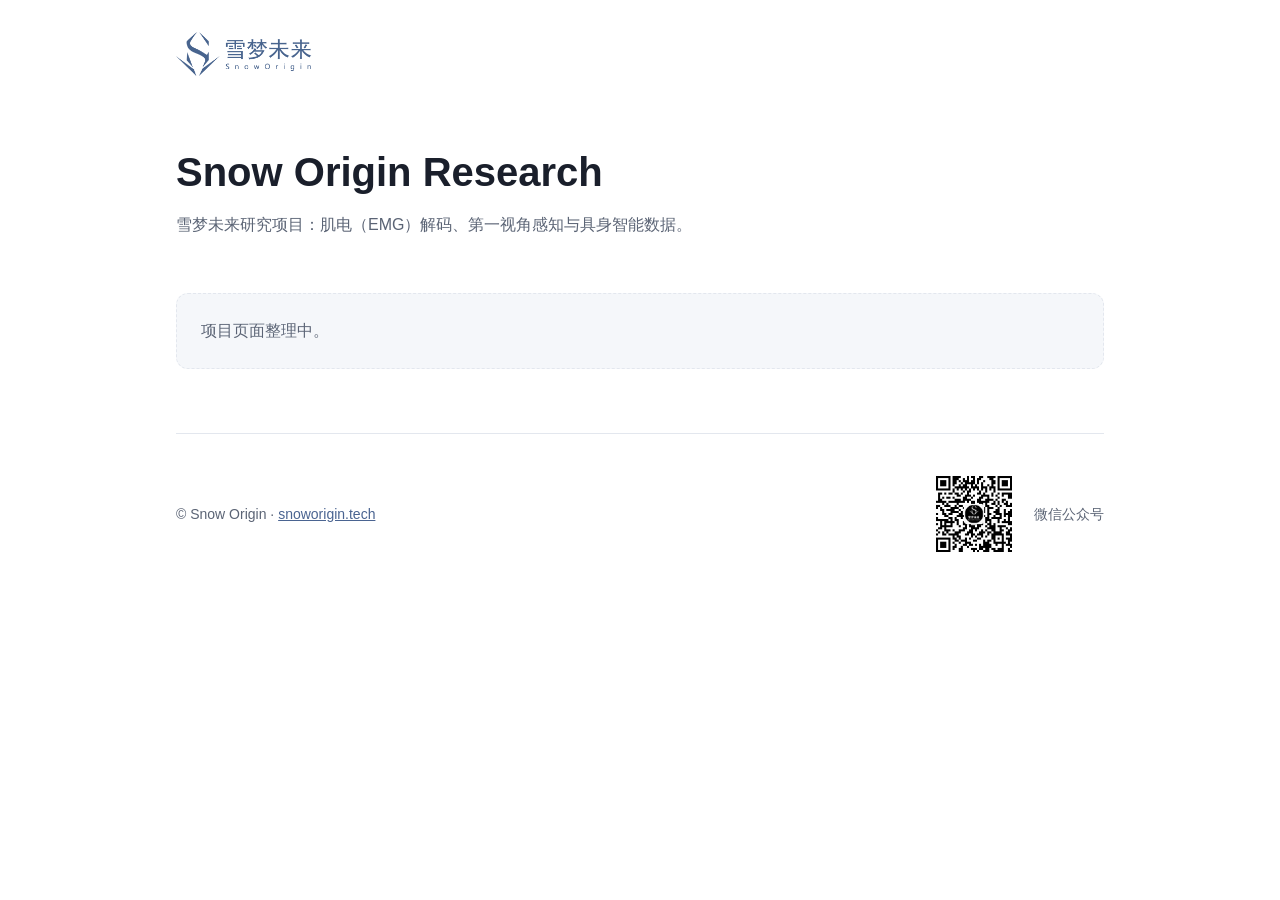
==== index.html @ 55f48b79 "初始化 Snow Origin 对外网页仓库" ====
<!doctype html>
<html lang="zh-CN">
<head>
  <meta charset="utf-8">
  <meta name="viewport" content="width=device-width, initial-scale=1">
  <title>Snow Origin Research</title>
  <meta name="description" content="雪梦未来（Snow Origin）研究项目主页">
  <link rel="icon" href="assets/brand/logo-round.svg" type="image/svg+xml">
  <link rel="stylesheet" href="assets/css/site.css">
  <style>
    .hero { padding: 48px 0 24px; }
    .hero h1 { font-size: clamp(28px, 5vw, 40px); margin: 0 0 8px; }
    .hero p { color: var(--muted); margin: 0; max-width: 640px; }
    .projects { list-style: none; padding: 0; margin: 32px 0 0; display: grid; gap: 16px; }
    .empty { padding: 24px; border: 1px dashed var(--border); border-radius: 12px; color: var(--muted); background: var(--surface); }
  </style>
</head>
<body>
  <div class="wrap">
    <header class="site-header">
      <a href="https://snoworigin.tech"><img src="assets/brand/logo-horizontal.png" alt="雪梦未来 Snow Origin"></a>
    </header>

    <main>
      <section class="hero">
        <h1>Snow Origin Research</h1>
        <p>雪梦未来研究项目：肌电（EMG）解码、第一视角感知与具身智能数据。</p>
      </section>

      <ul class="projects">
        <li class="empty">项目页面整理中。</li>
      </ul>
    </main>

    <footer class="site-footer">
      <div>© Snow Origin · <a href="https://snoworigin.tech">snoworigin.tech</a></div>
      <div class="qr">
        <img src="assets/brand/wechat-qrcode.jpg" alt="雪梦未来公众号二维码">
        <span>微信公众号</span>
      </div>
    </footer>
  </div>
</body>
</html>
---- assets/css/site.css ----
:root {
  --bg: #ffffff;
  --surface: #f5f7fa;
  --text: #1a1f2b;
  --muted: #5b6475;
  --border: #e3e7ee;
  --brand: #4a6491;
  --logo-filter: none;
  --max: 960px;
  font-family: -apple-system, BlinkMacSystemFont, "Segoe UI", "PingFang SC", "Hiragino Sans GB", "Microsoft YaHei", sans-serif;
}

@media (prefers-color-scheme: dark) {
  :root:not([data-theme="light"]) {
    --bg: #0f1218;
    --surface: #181c24;
    --text: #e8ebf1;
    --muted: #9aa3b5;
    --border: #2a303c;
    --brand: #8ba6d6;
    --logo-filter: brightness(0) invert(1);
  }
}

:root[data-theme="dark"] {
  --bg: #0f1218;
  --surface: #181c24;
  --text: #e8ebf1;
  --muted: #9aa3b5;
  --border: #2a303c;
  --brand: #8ba6d6;
  --logo-filter: brightness(0) invert(1);
}

* { box-sizing: border-box; }

body {
  margin: 0;
  background: var(--bg);
  color: var(--text);
  line-height: 1.6;
}

a { color: var(--brand); }

.wrap {
  max-width: var(--max);
  margin: 0 auto;
  padding: 0 16px;
}

.site-header {
  padding: 32px 0 8px;
}

.site-header img {
  height: 44px;
  filter: var(--logo-filter);
}

.site-footer {
  margin-top: 64px;
  padding: 32px 0 48px;
  border-top: 1px solid var(--border);
  color: var(--muted);
  font-size: 14px;
  display: flex;
  flex-wrap: wrap;
  gap: 24px;
  align-items: center;
  justify-content: space-between;
}

.site-footer .qr {
  display: flex;
  align-items: center;
  gap: 12px;
}

.site-footer .qr img {
  width: 96px;
  height: 96px;
  border-radius: 8px;
  background: #fff;
  padding: 4px;
}
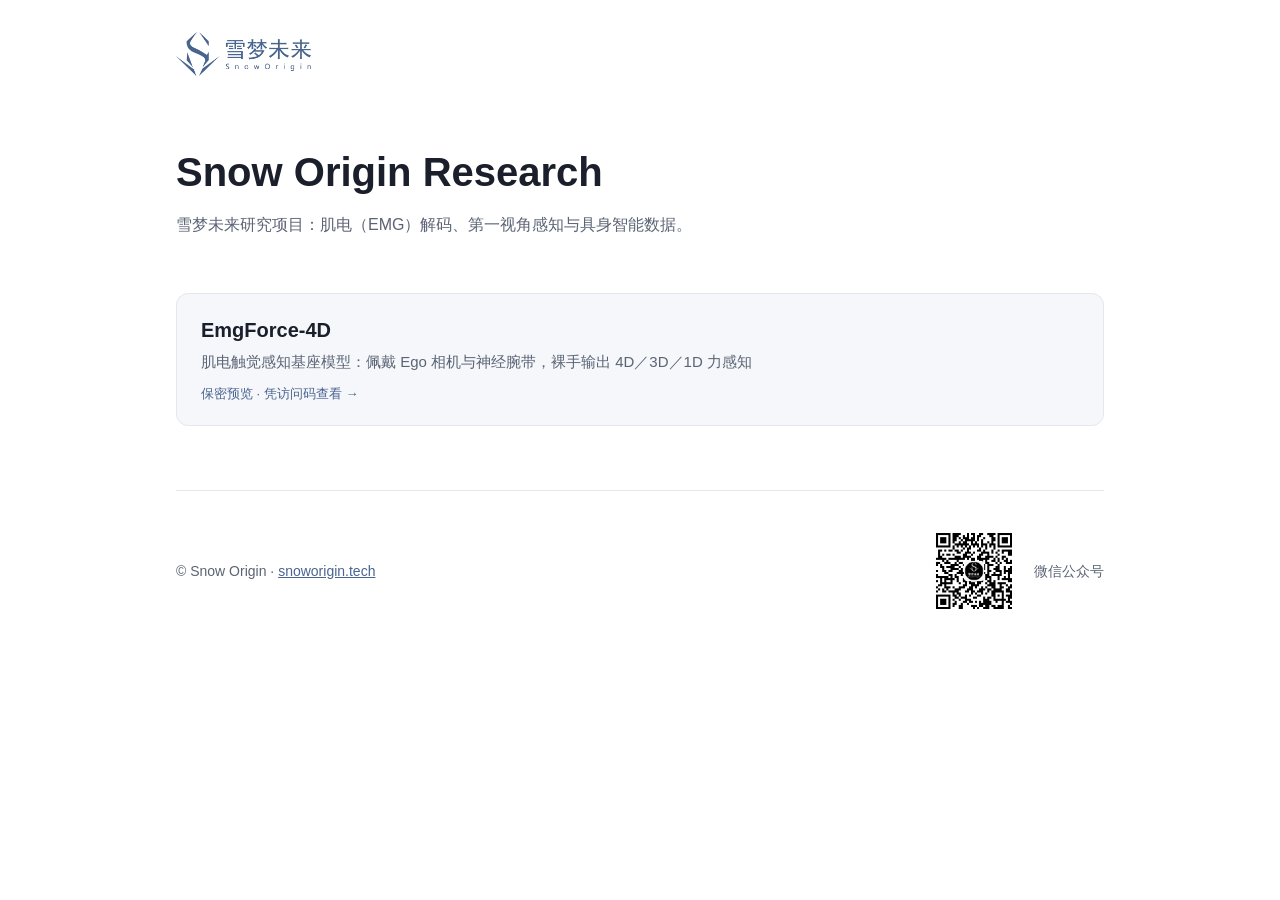
==== commit 7000a22e: "首页：项目列表链到 EmgForce-4D 项目主页 Co-Authored-By: Claude Opus 5.5 <noreply@anthropic.com>" ====
--- a/index.html
+++ b/index.html
@@ -12,7 +12,11 @@
     .hero h1 { font-size: clamp(28px, 5vw, 40px); margin: 0 0 8px; }
     .hero p { color: var(--muted); margin: 0; max-width: 640px; }
     .projects { list-style: none; padding: 0; margin: 32px 0 0; display: grid; gap: 16px; }
-    .empty { padding: 24px; border: 1px dashed var(--border); border-radius: 12px; color: var(--muted); background: var(--surface); }
+    .project { display: block; padding: 20px 24px; border: 1px solid var(--border); border-radius: 12px; background: var(--surface); color: var(--text); text-decoration: none; transition: border-color .15s; }
+    .project:hover { border-color: var(--brand); }
+    .project b { display: block; font-size: 20px; }
+    .project span { display: block; margin-top: 4px; color: var(--muted); font-size: 15px; }
+    .project small { display: block; margin-top: 10px; color: var(--brand); font-size: 13px; }
   </style>
 </head>
 <body>
@@ -28,7 +32,7 @@
       </section>
 
       <ul class="projects">
-        <li class="empty">项目页面整理中。</li>
+        <li><a class="project" href="emgforce/"><b>EmgForce-4D</b><span>肌电触觉感知基座模型：佩戴 Ego 相机与神经腕带，裸手输出 4D／3D／1D 力感知</span><small>保密预览 · 凭访问码查看 →</small></a></li>
       </ul>
     </main>
 
